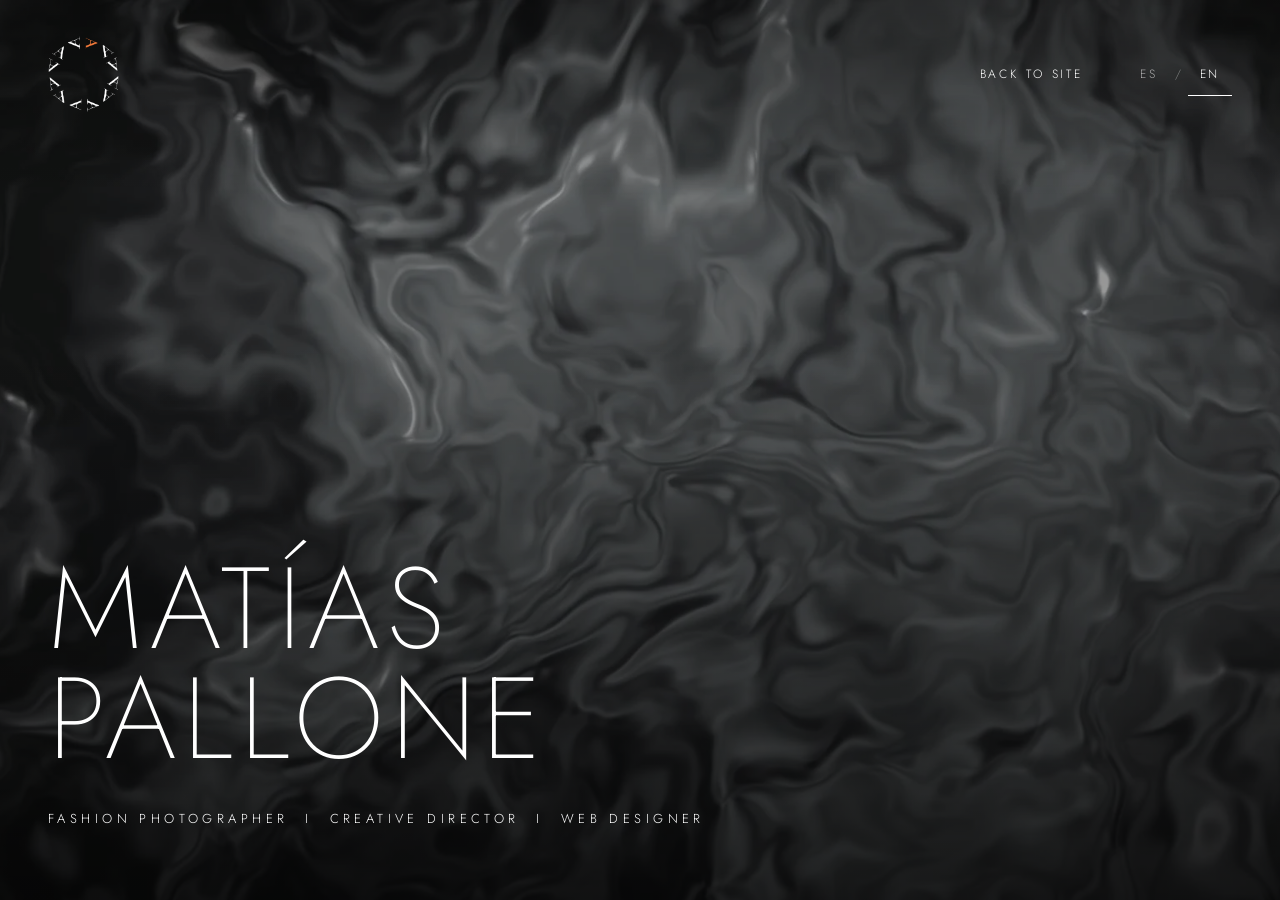
==== prototipo-portada-llone.html @ c148911d "Logo en el menú y portada 2 con el líquido metalizado de LL-one Co-Authored-By: Claude Sonnet 5.5 <n" ====
<!doctype html>
<html lang="es">
<head>
<meta charset="utf-8">
<meta name="viewport" content="width=device-width, initial-scale=1">
<meta name="robots" content="noindex, nofollow">
<title>Prototipo de portada 2 — Matías Pallone</title>
<link rel="preconnect" href="https://fonts.googleapis.com">
<link rel="preconnect" href="https://fonts.gstatic.com" crossorigin>
<link rel="stylesheet" href="https://fonts.googleapis.com/css2?family=Jost:wght@200;300;400&amp;family=Cormorant+Garamond:wght@300&amp;display=swap">
<link rel="stylesheet" href="styles.css">
</head>
<body>
<header class="nav">
  <a class="brand" href="index.html" aria-label="Matías Pallone"><img src="img/logo-pallone.png" alt="" width="450" height="480"></a>
  <nav aria-label="Principal">
    <ul>
      <li><a href="index.html" data-i18n="proto_volver">Volver al sitio</a></li>
      <li>
        <div class="lang" role="group" aria-label="Idioma / Language">
          <button type="button" data-lang="es" aria-pressed="true" lang="es" aria-label="Español">ES</button>
          <span aria-hidden="true">/</span>
          <button type="button" data-lang="en" aria-pressed="false" lang="en" aria-label="English">EN</button>
        </div>
      </li>
    </ul>
  </nav>
</header>
<main>
  <section class="hero hero-live" id="inicio">
    <canvas id="hero-canvas" class="hero-canvas" aria-hidden="true"></canvas>
    <div id="hero-fallback" class="hero-fallback" aria-hidden="true" hidden></div>
    <div class="hero-scrim" aria-hidden="true"></div>
    <div class="hero-content">
      <h1 id="nombre"></h1>
      <p class="sub" data-i18n="subtitulo"></p>
    </div>
    <p class="hero-hint" id="hero-hint"></p>
  </section>
</main>
<script src="content.js"></script>
<script src="portada-llone.js"></script>
</body>
</html>
---- styles.css ----
:root {
  --ink: #141413;
  --paper: #ffffff;
  --stone: #f4f3f0;
  --tile-a: #e6e4df;
  --tile-b: #edebe7;
  --muted: #6b6963;
  --text-soft: #4a4843;
  --line: #c9c7c1;
  --dark: #141413;
  --font-sans: "Jost", "Helvetica Neue", Arial, sans-serif;
  --font-serif: "Cormorant Garamond", Georgia, serif;
}

* { box-sizing: border-box; }
html { scroll-behavior: smooth; }
body {
  margin: 0;
  background: var(--paper);
  color: var(--ink);
  font-family: var(--font-sans);
  font-weight: 300;
  -webkit-font-smoothing: antialiased;
}
a { color: inherit; text-decoration: none; }
a:hover { opacity: 0.55; }
a:focus-visible, button:focus-visible { outline: 2px solid currentColor; outline-offset: 4px; }
h1, h2, h3, p { margin: 0; }

.eyebrow {
  font-size: 11px;
  letter-spacing: 0.28em;
  text-transform: uppercase;
  color: var(--muted);
}
.section { padding: 140px 48px; }
.section-head {
  display: flex;
  flex-wrap: wrap;
  justify-content: space-between;
  align-items: baseline;
  gap: 12px 24px;
  margin-bottom: 56px;
}
.section-title {
  font-weight: 200;
  font-size: clamp(28px, 3.4vw, 48px);
  letter-spacing: 0.14em;
  text-transform: uppercase;
}
.link-line {
  display: inline-block;
  font-size: 12px;
  letter-spacing: 0.26em;
  text-transform: uppercase;
  border-bottom: 1px solid currentColor;
  padding-bottom: 6px;
}

/* Recuadros de imagen */
.tile {
  background: var(--tile-a);
  display: flex;
  align-items: flex-end;
  padding: 20px;
  min-height: 420px;
  color: #5a5853;
  font-size: 11px;
  letter-spacing: 0.24em;
  text-transform: uppercase;
  overflow: hidden;
  position: relative;
}
.tile:nth-child(even) { background: var(--tile-b); }
.tile img, .tile video { position: absolute; inset: 0; width: 100%; height: 100%; object-fit: cover; display: block; }

/* NAV */
.nav {
  position: absolute;
  top: 0; left: 0; right: 0;
  z-index: 3;
  display: flex;
  flex-wrap: wrap;
  justify-content: space-between;
  align-items: center;
  gap: 8px 40px;
  padding: 24px 48px;
  color: #fff;
}
.nav .brand img { display: block; height: 76px; width: auto; }
.nav .brand { font-size: 13px; letter-spacing: 0.32em; text-transform: uppercase; font-weight: 400; padding: 12px 0; }
.nav ul { display: flex; flex-wrap: wrap; align-items: center; gap: 0 36px; list-style: none; margin: 0; padding: 0; font-size: 12px; letter-spacing: 0.24em; text-transform: uppercase; }
.nav li a { display: block; padding: 12px 0; }

/* Selector de idioma */
.nav li:has(.lang) { margin-left: 8px; }
.lang { display: flex; align-items: center; gap: 4px; padding: 0; }
.lang button {
  background: none; border: 0; color: inherit; cursor: pointer;
  font: inherit; letter-spacing: 0.24em; text-transform: uppercase;
  min-width: 44px; min-height: 44px; padding: 0 6px; opacity: 0.6;
}
.lang button[aria-pressed="true"] { opacity: 1; border-bottom: 1px solid currentColor; }
.lang button:hover { opacity: 1; }
.lang span { opacity: 0.4; }

/* HERO */
.hero {
  position: relative;
  min-height: 820px;
  background: #1b1b1a;
  color: #fff;
  display: flex;
  flex-direction: column;
  justify-content: flex-end;
  padding: 0 48px 72px;
}
.hero-note {
  position: absolute; inset: 0;
  display: flex; align-items: center; justify-content: center;
  text-align: center; padding: 0 24px;
  color: #8c8a84; font-size: 11px; letter-spacing: 0.3em; text-transform: uppercase;
}
.hero-bg { position: absolute; inset: 0; width: 100%; height: 100%; object-fit: cover; opacity: 0.85; }
.hero-content { position: relative; z-index: 2; }
/* Portada interactiva (canvas) */
.hero-live { overflow: hidden; min-height: 100vh; min-height: 100svh; }
.hero-canvas { position: absolute; inset: 0; width: 100%; height: 100%; display: block; touch-action: pan-y; }
.hero-fallback { position: absolute; inset: 0; background-size: cover; background-repeat: no-repeat; opacity: 0.85; }
.hero-scrim { position: absolute; inset: 0; z-index: 1; pointer-events: none; background: linear-gradient(to top, rgba(0,0,0,0.62) 0%, rgba(0,0,0,0.25) 38%, rgba(0,0,0,0) 62%), linear-gradient(to bottom, rgba(0,0,0,0.35) 0%, rgba(0,0,0,0) 22%); }
.hero-hint { position: absolute; right: 48px; bottom: 28px; z-index: 2; font-size: 11px; letter-spacing: 0.28em; text-transform: uppercase; color: rgba(255,255,255,0.55); animation: hint-fade 1s ease 1.2s both, hint-out 1.2s ease 9s forwards; }
@keyframes hint-fade { from { opacity: 0; } to { opacity: 1; } }
@keyframes hint-out { to { opacity: 0; } }
@media (prefers-reduced-motion: reduce) { .hero-hint { animation: none; } }
.hero h1 {
  font-weight: 200;
  font-size: clamp(48px, 9vw, 148px);
  line-height: 0.95;
  letter-spacing: 0.06em;
  text-transform: uppercase;
}
.hero .sub { margin-top: 36px; font-size: 13px; letter-spacing: 0.34em; text-transform: uppercase; max-width: 100%; overflow-wrap: anywhere; white-space: pre-wrap; }

/* INTRO */
.intro { padding: 140px 48px; display: flex; justify-content: center; }
.intro p { max-width: 820px; text-align: center; font-family: var(--font-serif); font-weight: 300; font-size: clamp(26px, 3.2vw, 42px); line-height: 1.35; }

/* FOTOGRAFIA */
.photos { display: grid; grid-template-columns: repeat(3, minmax(0, 1fr)); gap: 24px; }
.photos .tile { min-height: 340px; }
.photos .tile:first-child { grid-column: span 2; grid-row: span 2; min-height: 680px; }
.photos .tile:nth-child(n + 4) { min-height: 460px; }
.photos-foot { margin-top: 40px; display: flex; flex-wrap: wrap; gap: 16px 32px; align-items: center; }
.photos-foot .domain { font-size: 12px; letter-spacing: 0.26em; text-transform: uppercase; color: var(--muted); }

/* WEB */
.web { background: var(--stone); }
.project { display: flex; flex-wrap: wrap; gap: 48px; align-items: center; margin-bottom: 120px; }
.project:last-child { margin-bottom: 0; }
.project:nth-child(even) { flex-direction: row-reverse; }
.project .tile { flex: 1 1 560px; min-height: 480px; background: #e0ddd7; }
.project-text { flex: 1 1 320px; max-width: 460px; }
.project-text .eyebrow { margin-bottom: 20px; }
.project-text h3 { font-weight: 200; font-size: 44px; letter-spacing: 0.1em; text-transform: uppercase; margin-bottom: 24px; }
.project-text .resumen { font-family: var(--font-serif); font-size: 24px; line-height: 1.4; margin-bottom: 28px; }
.project-text .detalle { font-size: 13px; line-height: 1.8; letter-spacing: 0.04em; color: var(--text-soft); margin-bottom: 32px; }
.soon { font-size: 12px; letter-spacing: 0.26em; text-transform: uppercase; color: var(--muted); }

/* ARTE */
.art-lead { max-width: 560px; margin-bottom: 56px; font-family: var(--font-serif); font-size: 26px; line-height: 1.4; }
.art-cover { margin-bottom: 28px; max-width: 1200px; }
.art-cover .tile { min-height: 0; aspect-ratio: 3 / 2; width: 100%; background: #0a0a0a; padding: 0; }
.art-cover .tile video { object-fit: cover; }
.art-link { margin-bottom: 56px; }
.art-grid { display: grid; grid-template-columns: repeat(3, minmax(0, 1fr)); gap: 24px; }
.art-grid .tile { min-height: 520px; }

/* SERVICIOS */
.services { background: var(--dark); color: #fff; }
.services .section-title { margin-bottom: 64px; }
.services-grid { display: grid; grid-template-columns: repeat(2, minmax(0, 1fr)); gap: 0 64px; }
.service { padding: 26px 0; border-top: 1px solid #4a4a47; font-size: 18px; letter-spacing: 0.12em; text-transform: uppercase; }
.services-grid .service:nth-last-child(-n + 2) { border-bottom: 1px solid #4a4a47; }
.service small { display: block; margin-top: 6px; font-size: 12px; letter-spacing: 0.2em; color: #b5b3ad; }

/* SOBRE MI */
.about { display: flex; flex-wrap: wrap; gap: 56px; align-items: center; }
.about-photo { flex: 0 0 360px; width: 360px; max-width: 100%; display: flex; }
.about-photo .tile { flex: 1 1 auto; width: 100%; min-height: 0; aspect-ratio: 4 / 5; background: #0e0e0e; }
.about-text { flex: 1 1 360px; max-width: 560px; }
.about-text .section-title { margin-bottom: 32px; }
.about-text .lead { font-family: var(--font-serif); font-size: 26px; line-height: 1.45; margin-bottom: 24px; }
.about-text .body { font-size: 14px; line-height: 1.9; letter-spacing: 0.04em; color: var(--text-soft); }
.about-text .body + .body { margin-top: 18px; }

/* CONTACTO */
.contact { padding: 120px 48px 56px; background: var(--stone); text-align: center; }
.contact .big { font-weight: 200; font-size: clamp(28px, 4.4vw, 64px); letter-spacing: 0.08em; text-transform: uppercase; margin: 20px 0 56px; }
.contact .email { font-size: 14px; letter-spacing: 0.2em; text-transform: uppercase; margin-bottom: 16px; }
.contact .social { display: flex; flex-wrap: wrap; justify-content: center; gap: 8px 32px; font-size: 12px; letter-spacing: 0.26em; text-transform: uppercase; color: var(--text-soft); margin-bottom: 72px; }
.contact .social a { display: inline-block; padding: 8px 20px; font-size: 10px; letter-spacing: 0.22em; border: 1px solid var(--text-soft); color: var(--ink); transition: background .25s ease, color .25s ease, border-color .25s ease; }
.contact .social a:hover, .contact .social a:focus-visible { background: var(--ink); color: var(--stone); border-color: var(--ink); }
.contact .copy { font-size: 11px; letter-spacing: 0.2em; text-transform: uppercase; color: var(--muted); }

.contact .legal { max-width: 640px; margin: 20px auto 0; line-height: 1.7; letter-spacing: 0.1em; }

/* Dificulta arrastrar o copiar las imágenes (es un freno básico, no una protección total) */
img { -webkit-user-drag: none; user-select: none; -webkit-user-select: none; -webkit-touch-callout: none; }

[hidden] { display: none !important; }

/* TABLET Y CELULAR */
@media (max-width: 900px) {
  .section { padding: 96px 24px; }
  .nav { padding: 12px 24px; }
  .nav .brand img { height: 56px; }
  .nav ul { gap: 0 20px; }
  .hero { padding: 0 24px 56px; min-height: 720px; }
  .hero-hint { right: 24px; bottom: 20px; }
  .intro { padding: 96px 24px; }
  .photos { grid-template-columns: repeat(2, minmax(0, 1fr)); }
  .photos .tile, .photos .tile:nth-child(n + 4) { min-height: 360px; }
  .photos .tile:first-child { grid-column: span 2; grid-row: auto; min-height: 460px; }
  .art-grid { grid-template-columns: 1fr; }
  .services-grid { grid-template-columns: 1fr; }
  .services-grid .service:nth-last-child(2) { border-bottom: 0; }
  .project, .project:nth-child(even) { flex-direction: column; align-items: stretch; margin-bottom: 80px; }
  /* En celular el recuadro toma la proporción de la imagen/video para no recortarlos */
  .project .tile { flex: 0 0 auto; width: 100%; min-height: 0; aspect-ratio: 3 / 2; }
  .contact { padding: 96px 24px 40px; }
}
@media (max-width: 520px) {
  .photos { grid-template-columns: 1fr; }
  .photos .tile:first-child { grid-column: auto; }
  .project-text h3 { font-size: 34px; }
  .about-photo { flex: 0 0 auto; width: 220px; }
}
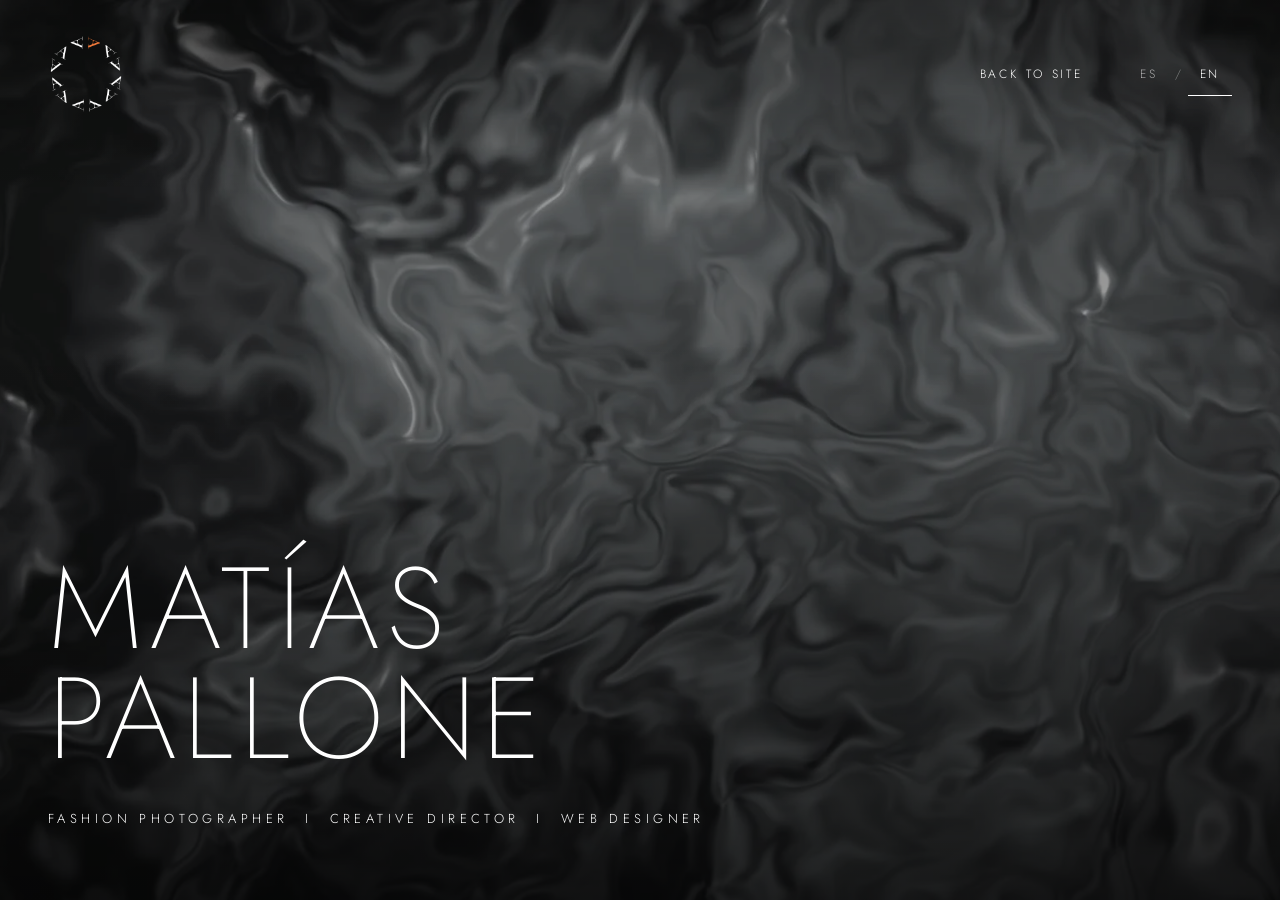
==== commit f2aa7970: "Portada uranio: líquido generado en vivo a resolución real (hasta 4K), verde más oscuro; logo que gi" ====
--- a/prototipo-portada-llone.html
+++ b/prototipo-portada-llone.html
@@ -12,7 +12,7 @@
 </head>
 <body>
 <header class="nav">
-  <a class="brand" href="index.html" aria-label="Matías Pallone"><img src="img/logo-pallone.png" alt="" width="450" height="480"></a>
+  <a class="brand" href="index.html" aria-label="Matías Pallone"><img src="img/logo-pallone.png" alt="" width="480" height="480"></a>
   <nav aria-label="Principal">
     <ul>
       <li><a href="index.html" data-i18n="proto_volver">Volver al sitio</a></li>
--- a/styles.css
+++ b/styles.css
@@ -87,7 +87,9 @@
   padding: 24px 48px;
   color: #fff;
 }
-.nav .brand img { display: block; height: 76px; width: auto; }
+.nav .brand img { display: block; height: 76px; width: auto; animation: logo-spin 90s linear infinite; }
+@keyframes logo-spin { to { transform: rotate(360deg); } }
+@media (prefers-reduced-motion: reduce) { .nav .brand img { animation: none; } }
 .nav .brand { font-size: 13px; letter-spacing: 0.32em; text-transform: uppercase; font-weight: 400; padding: 12px 0; }
 .nav ul { display: flex; flex-wrap: wrap; align-items: center; gap: 0 36px; list-style: none; margin: 0; padding: 0; font-size: 12px; letter-spacing: 0.24em; text-transform: uppercase; }
 .nav li a { display: block; padding: 12px 0; }
